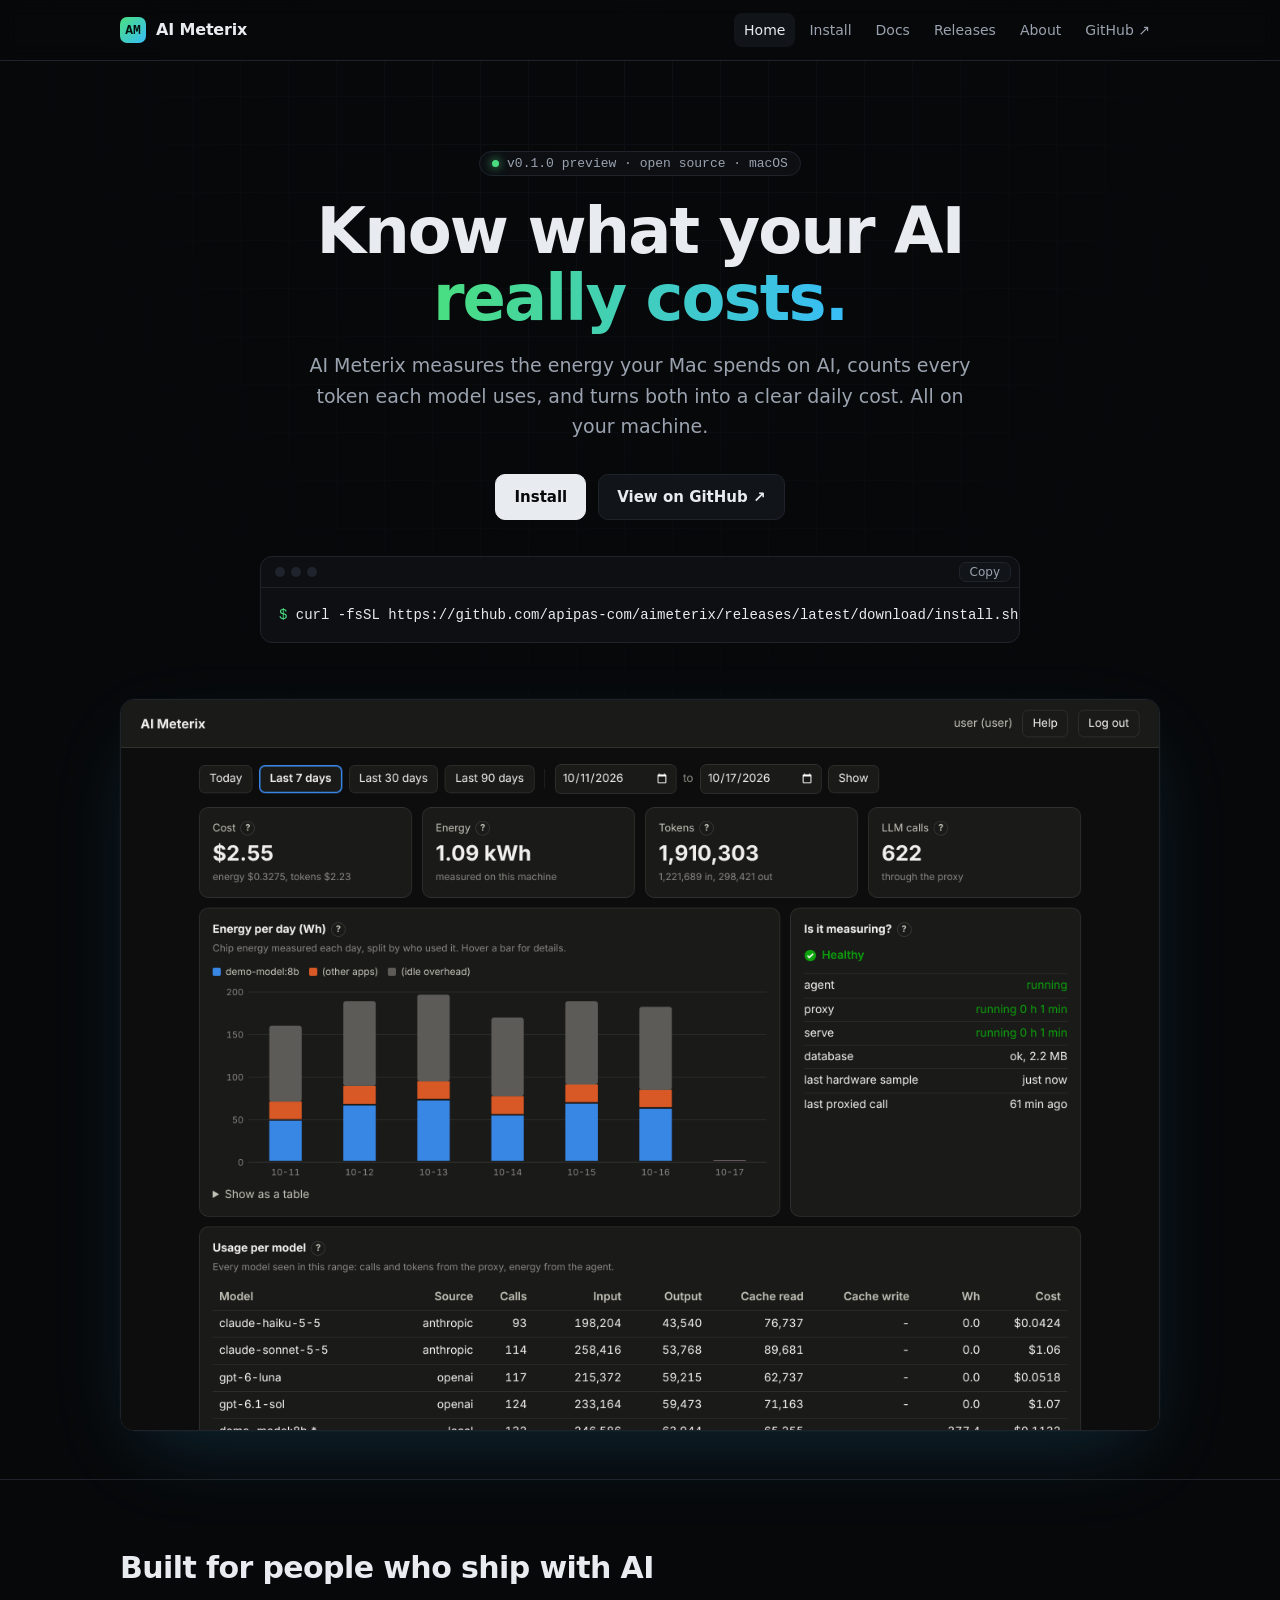
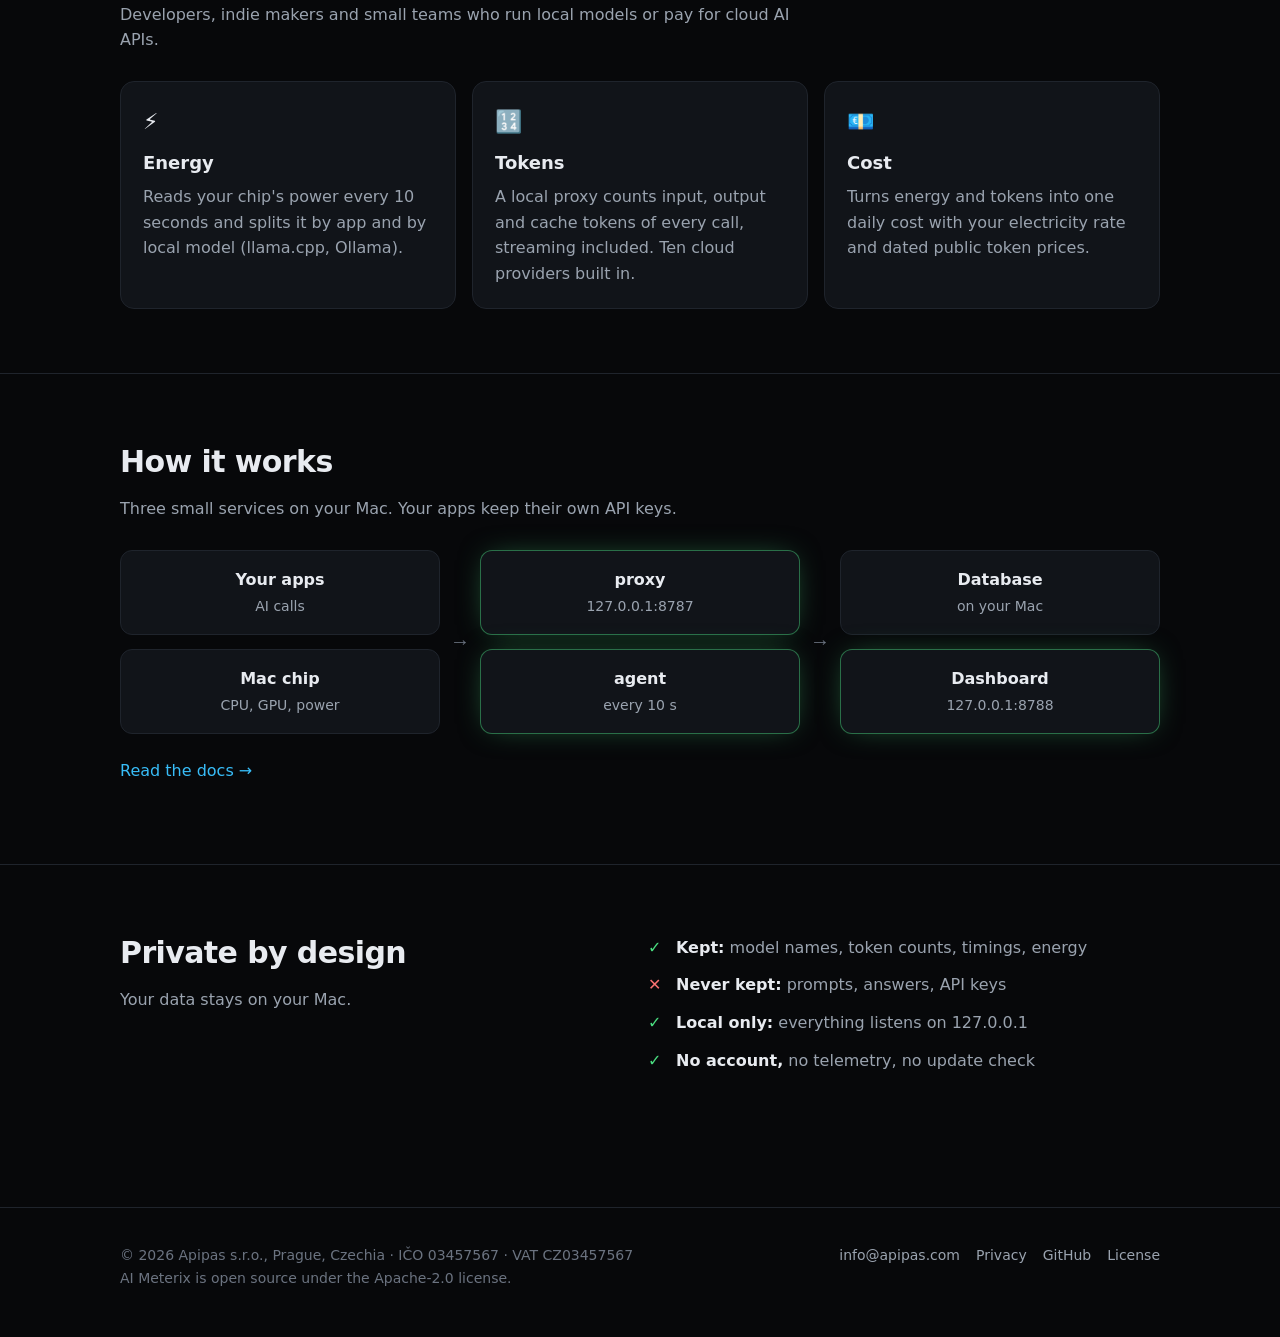
==== site/index.html @ e9bb133a "Website for aimeterix.com: home, install, docs, releases, about, privacy Plain HTML and CSS in site/" ====
<!doctype html>
<html lang="en">
<head>
<meta charset="utf-8">
<meta name="viewport" content="width=device-width, initial-scale=1">
<title>AI Meterix</title>
<meta name="description" content="See what AI really costs on your Mac: energy, tokens and money, in one local dashboard.">
<link rel="stylesheet" href="style.css">
<link rel="icon" href="data:image/svg+xml,%3Csvg xmlns='http://www.w3.org/2000/svg' viewBox='0 0 32 32'%3E%3Crect width='32' height='32' rx='8' fill='%234ade80'/%3E%3Ctext x='16' y='22' font-size='16' font-family='monospace' font-weight='700' text-anchor='middle' fill='%2304110a'%3EAM%3C/text%3E%3C/svg%3E">
</head>
<body>
<header class="top"><div class="wrap">
<a class="logo" href="index.html"><span class="mark">AM</span>AI Meterix</a>
<button class="menu-btn" type="button" aria-label="Menu">Menu</button>
<nav class="menu"><a href="index.html" aria-current="page">Home</a><a href="install.html">Install</a><a href="docs.html">Docs</a><a href="releases.html">Releases</a><a href="about.html">About</a><a href="https://github.com/apipas-com/aimeterix">GitHub ↗</a></nav>
</div></header>
<main>

<section class="hero"><div class="wrap">
<span class="badge"><span class="dot"></span>v0.1.0 preview · open source · macOS</span>
<h1>Know what your AI<br><span class="grad">really costs.</span></h1>
<p class="lead">AI Meterix measures the energy your Mac spends on AI, counts every token each model uses, and turns both into a clear daily cost. All on your machine.</p>
<div class="btns"><a class="btn primary" href="install.html">Install</a><a class="btn" href="https://github.com/apipas-com/aimeterix">View on GitHub ↗</a></div>
<div class="term"><div class="bar"><i></i><i></i><i></i></div><pre><span class="p">$ </span>curl -fsSL https://github.com/apipas-com/aimeterix/releases/latest/download/install.sh | sh</pre></div>
<div class="shot"><img src="images/dashboard.png" alt="The AI Meterix dashboard: cost, energy, tokens and calls for the last 7 days" width="1280" height="900"></div>
</div></section>

<section class="section"><div class="wrap">
<h2>Built for people who ship with AI</h2>
<p class="sub">Developers, indie makers and small teams who run local models or pay for cloud AI APIs.</p>
<div class="grid">
<div class="card"><div class="ico">⚡</div><h3>Energy</h3><p>Reads your chip's power every 10 seconds and splits it by app and by local model (llama.cpp, Ollama).</p></div>
<div class="card"><div class="ico">🔢</div><h3>Tokens</h3><p>A local proxy counts input, output and cache tokens of every call, streaming included. Ten cloud providers built in.</p></div>
<div class="card"><div class="ico">💶</div><h3>Cost</h3><p>Turns energy and tokens into one daily cost with your electricity rate and dated public token prices.</p></div>
</div>
</div></section>

<section class="section"><div class="wrap">
<h2>How it works</h2>
<p class="sub">Three small services on your Mac. Your apps keep their own API keys.</p>
<div class="flow">
<div class="stack"><div class="node"><b>Your apps</b><span>AI calls</span></div><div class="node"><b>Mac chip</b><span>CPU, GPU, power</span></div></div>
<div class="arrow">→</div>
<div class="stack"><div class="node hl"><b>proxy</b><span>127.0.0.1:8787</span></div><div class="node hl"><b>agent</b><span>every 10 s</span></div></div>
<div class="arrow">→</div>
<div class="stack"><div class="node"><b>Database</b><span>on your Mac</span></div><div class="node hl"><b>Dashboard</b><span>127.0.0.1:8788</span></div></div>
</div>
<p style="margin-top:24px"><a href="docs.html">Read the docs →</a></p>
</div></section>

<section class="section"><div class="wrap">
<div class="grid two">
<div><h2>Private by design</h2><p class="sub">Your data stays on your Mac.</p></div>
<ul class="ticks">
<li><b>Kept:</b> model names, token counts, timings, energy</li>
<li class="no"><b>Never kept:</b> prompts, answers, API keys</li>
<li><b>Local only:</b> everything listens on 127.0.0.1</li>
<li><b>No account,</b> no telemetry, no update check</li>
</ul>
</div>
</div></section>

</main>
<footer><div class="wrap">
<div>© 2026 Apipas s.r.o., Prague, Czechia · IČO 03457567 · VAT CZ03457567<br>AI Meterix is open source under the Apache-2.0 license.</div>
<div class="links"><a href="mailto:info@apipas.com">info@apipas.com</a><a href="privacy.html">Privacy</a><a href="https://github.com/apipas-com/aimeterix">GitHub</a><a href="https://github.com/apipas-com/aimeterix/blob/main/LICENSE">License</a></div>
</div></footer>
<script src="site.js"></script>
</body>
</html>
---- site/style.css ----
:root {
  --bg: #07080a;
  --bg-2: #0d0f13;
  --card: #111419;
  --line: #1f242c;
  --text: #e8ebf0;
  --muted: #9aa3af;
  --dim: #6b7380;
  --accent: #4ade80;
  --accent-2: #38bdf8;
  --warn: #fbbf24;
  --mono: ui-monospace, "SF Mono", Menlo, Consolas, monospace;
  --sans: -apple-system, BlinkMacSystemFont, "Inter", "Segoe UI", system-ui, sans-serif;
  color-scheme: dark;
}
* { box-sizing: border-box; }
html { scroll-behavior: smooth; }
body {
  margin: 0; background: var(--bg); color: var(--text);
  font: 16px/1.6 var(--sans); -webkit-font-smoothing: antialiased;
}
body::before { /* faint grid, the "compute" feel */
  content: ""; position: fixed; inset: 0; z-index: -1; pointer-events: none;
  background-image:
    linear-gradient(var(--line) 1px, transparent 1px),
    linear-gradient(90deg, var(--line) 1px, transparent 1px);
  background-size: 48px 48px; opacity: .35;
  mask-image: radial-gradient(ellipse at 50% 0%, #000 0%, transparent 70%);
}
a { color: var(--accent-2); text-decoration: none; }
a:hover { text-decoration: underline; }
.wrap { max-width: 1080px; margin: 0 auto; padding: 0 20px; }

/* header */
header.top {
  position: sticky; top: 0; z-index: 10; backdrop-filter: blur(10px);
  background: rgba(7, 8, 10, .75); border-bottom: 1px solid var(--line);
}
header.top .wrap { display: flex; align-items: center; gap: 24px; height: 60px; }
.logo { display: flex; align-items: center; gap: 10px; color: var(--text); font-weight: 700; letter-spacing: -.01em; }
.logo:hover { text-decoration: none; }
.logo .mark {
  width: 26px; height: 26px; border-radius: 7px; display: grid; place-items: center;
  background: linear-gradient(135deg, var(--accent), var(--accent-2)); color: #04110a; font: 700 13px var(--mono);
}
nav.menu { display: flex; gap: 4px; margin-left: auto; flex-wrap: wrap; }
nav.menu a { color: var(--muted); padding: 6px 10px; border-radius: 8px; font-size: 14px; }
nav.menu a:hover, nav.menu a[aria-current="page"] { color: var(--text); background: var(--card); text-decoration: none; }
.menu-btn { display: none; margin-left: auto; background: none; border: 1px solid var(--line); color: var(--text); border-radius: 8px; padding: 6px 10px; font: inherit; }

/* hero */
.hero { padding: 88px 0 48px; text-align: center; }
.badge {
  display: inline-flex; gap: 8px; align-items: center; padding: 4px 12px; border-radius: 999px;
  border: 1px solid var(--line); background: var(--bg-2); color: var(--muted); font: 13px var(--mono);
}
.badge .dot { width: 7px; height: 7px; border-radius: 50%; background: var(--accent); box-shadow: 0 0 10px var(--accent); }
h1 { font-size: clamp(36px, 6vw, 64px); line-height: 1.05; letter-spacing: -.03em; margin: 22px 0 18px; }
h1 .grad { background: linear-gradient(90deg, var(--accent), var(--accent-2)); -webkit-background-clip: text; background-clip: text; color: transparent; }
.lead { color: var(--muted); font-size: 19px; max-width: 680px; margin: 0 auto 32px; }
h2 { font-size: 30px; letter-spacing: -.02em; margin: 0 0 10px; }
h3 { font-size: 18px; margin: 0 0 6px; }
.section { padding: 64px 0; border-top: 1px solid var(--line); }
.section .sub { color: var(--muted); margin: 0 0 28px; max-width: 680px; }
.page-head { padding: 64px 0 24px; }
.page-head p { color: var(--muted); font-size: 18px; margin: 0; max-width: 680px; }

/* buttons */
.btns { display: flex; gap: 12px; justify-content: center; flex-wrap: wrap; }
.btn {
  display: inline-flex; align-items: center; gap: 8px; padding: 10px 18px; border-radius: 10px;
  border: 1px solid var(--line); background: var(--card); color: var(--text); font-weight: 600; font-size: 15px;
}
.btn:hover { border-color: var(--dim); text-decoration: none; }
.btn.primary { background: var(--text); color: var(--bg); border-color: var(--text); }

/* terminal / code */
.term {
  position: relative; text-align: left; background: var(--bg-2); border: 1px solid var(--line);
  border-radius: 12px; margin: 14px 0; overflow: hidden;
}
.term .bar { display: flex; gap: 6px; padding: 10px 14px; border-bottom: 1px solid var(--line); }
.term .bar i { width: 10px; height: 10px; border-radius: 50%; background: var(--line); }
.term pre { margin: 0; padding: 16px 18px; overflow-x: auto; font: 14px/1.6 var(--mono); color: var(--text); }
.term pre .p { color: var(--accent); user-select: none; }
.term pre .c { color: var(--dim); }
.copy {
  position: absolute; right: 8px; top: 5px; padding: 2px 10px; border-radius: 7px;
  border: 1px solid var(--line); background: var(--card); color: var(--muted); font: 12px var(--sans); cursor: pointer;
}
.copy:hover { color: var(--text); border-color: var(--dim); }
.copy.done { color: var(--accent); border-color: var(--accent); }
code { font: .9em var(--mono); background: var(--card); border: 1px solid var(--line); padding: 1px 6px; border-radius: 6px; }
.hero .term { max-width: 760px; margin: 36px auto 0; }

/* shot */
.shot { margin: 56px auto 0; border-radius: 14px; border: 1px solid var(--line); overflow: hidden;
  box-shadow: 0 30px 80px -20px rgba(56, 189, 248, .18), 0 0 0 1px rgba(255,255,255,.02); }
.shot img { display: block; width: 100%; height: auto; }

/* grids and cards */
.grid { display: grid; gap: 16px; grid-template-columns: repeat(3, 1fr); }
.grid.two { grid-template-columns: repeat(2, 1fr); }
.card { background: var(--card); border: 1px solid var(--line); border-radius: 14px; padding: 22px; }
.card p { color: var(--muted); margin: 0; }
.card .ico { font-size: 22px; margin-bottom: 10px; }
ul.ticks { list-style: none; padding: 0; margin: 0; }
ul.ticks li { padding: 6px 0 6px 28px; position: relative; color: var(--muted); }
ul.ticks li::before { content: "✓"; position: absolute; left: 0; color: var(--accent); font-weight: 700; }
ul.ticks li.no::before { content: "✕"; color: #f87171; }
ul.ticks.soon li::before { content: "○"; color: var(--dim); }
ul.ticks b { color: var(--text); font-weight: 600; }

/* flow diagram */
.flow { display: grid; grid-template-columns: 1fr auto 1fr auto 1fr; gap: 14px; align-items: center; }
.flow .node { background: var(--card); border: 1px solid var(--line); border-radius: 12px; padding: 16px; text-align: center; }
.flow .node b { display: block; }
.flow .node span { color: var(--muted); font-size: 14px; }
.flow .node.hl { border-color: rgba(74, 222, 128, .45); box-shadow: 0 0 30px -10px rgba(74, 222, 128, .5); }
.flow .arrow { color: var(--dim); font: 20px var(--mono); }
.flow .stack { display: grid; gap: 14px; }

/* tables */
table { width: 100%; border-collapse: collapse; font-size: 15px; }
th, td { text-align: left; padding: 10px 12px; border-bottom: 1px solid var(--line); vertical-align: top; }
th { color: var(--muted); font-weight: 600; font-size: 13px; text-transform: uppercase; letter-spacing: .05em; }
.scroll { overflow-x: auto; }

/* releases */
.release { border-left: 2px solid var(--line); padding: 0 0 32px 24px; position: relative; }
.release::before { content: ""; position: absolute; left: -7px; top: 6px; width: 12px; height: 12px; border-radius: 50%; background: var(--accent); box-shadow: 0 0 12px var(--accent); }
.release.soon::before { background: var(--dim); box-shadow: none; }
.release .meta { color: var(--dim); font: 13px var(--mono); margin-bottom: 8px; }
.tag { display: inline-block; padding: 1px 8px; border-radius: 999px; font: 12px var(--mono); border: 1px solid var(--line); color: var(--muted); margin-left: 8px; }
.tag.pre { color: var(--warn); border-color: rgba(251, 191, 36, .4); }

/* footer */
footer { border-top: 1px solid var(--line); margin-top: 64px; padding: 36px 0 48px; color: var(--dim); font-size: 14px; }
footer .wrap { display: flex; justify-content: space-between; gap: 24px; flex-wrap: wrap; }
footer a { color: var(--muted); }
footer .links { display: flex; gap: 16px; flex-wrap: wrap; }

@media (max-width: 820px) {
  .grid, .grid.two { grid-template-columns: 1fr; }
  .flow { grid-template-columns: 1fr; }
  .flow .arrow { transform: rotate(90deg); justify-self: center; }
  .menu-btn { display: block; }
  nav.menu { display: none; position: absolute; top: 60px; left: 0; right: 0; flex-direction: column;
    background: var(--bg); border-bottom: 1px solid var(--line); padding: 8px 16px 16px; }
  nav.menu.open { display: flex; }
  .hero { padding-top: 56px; }
}
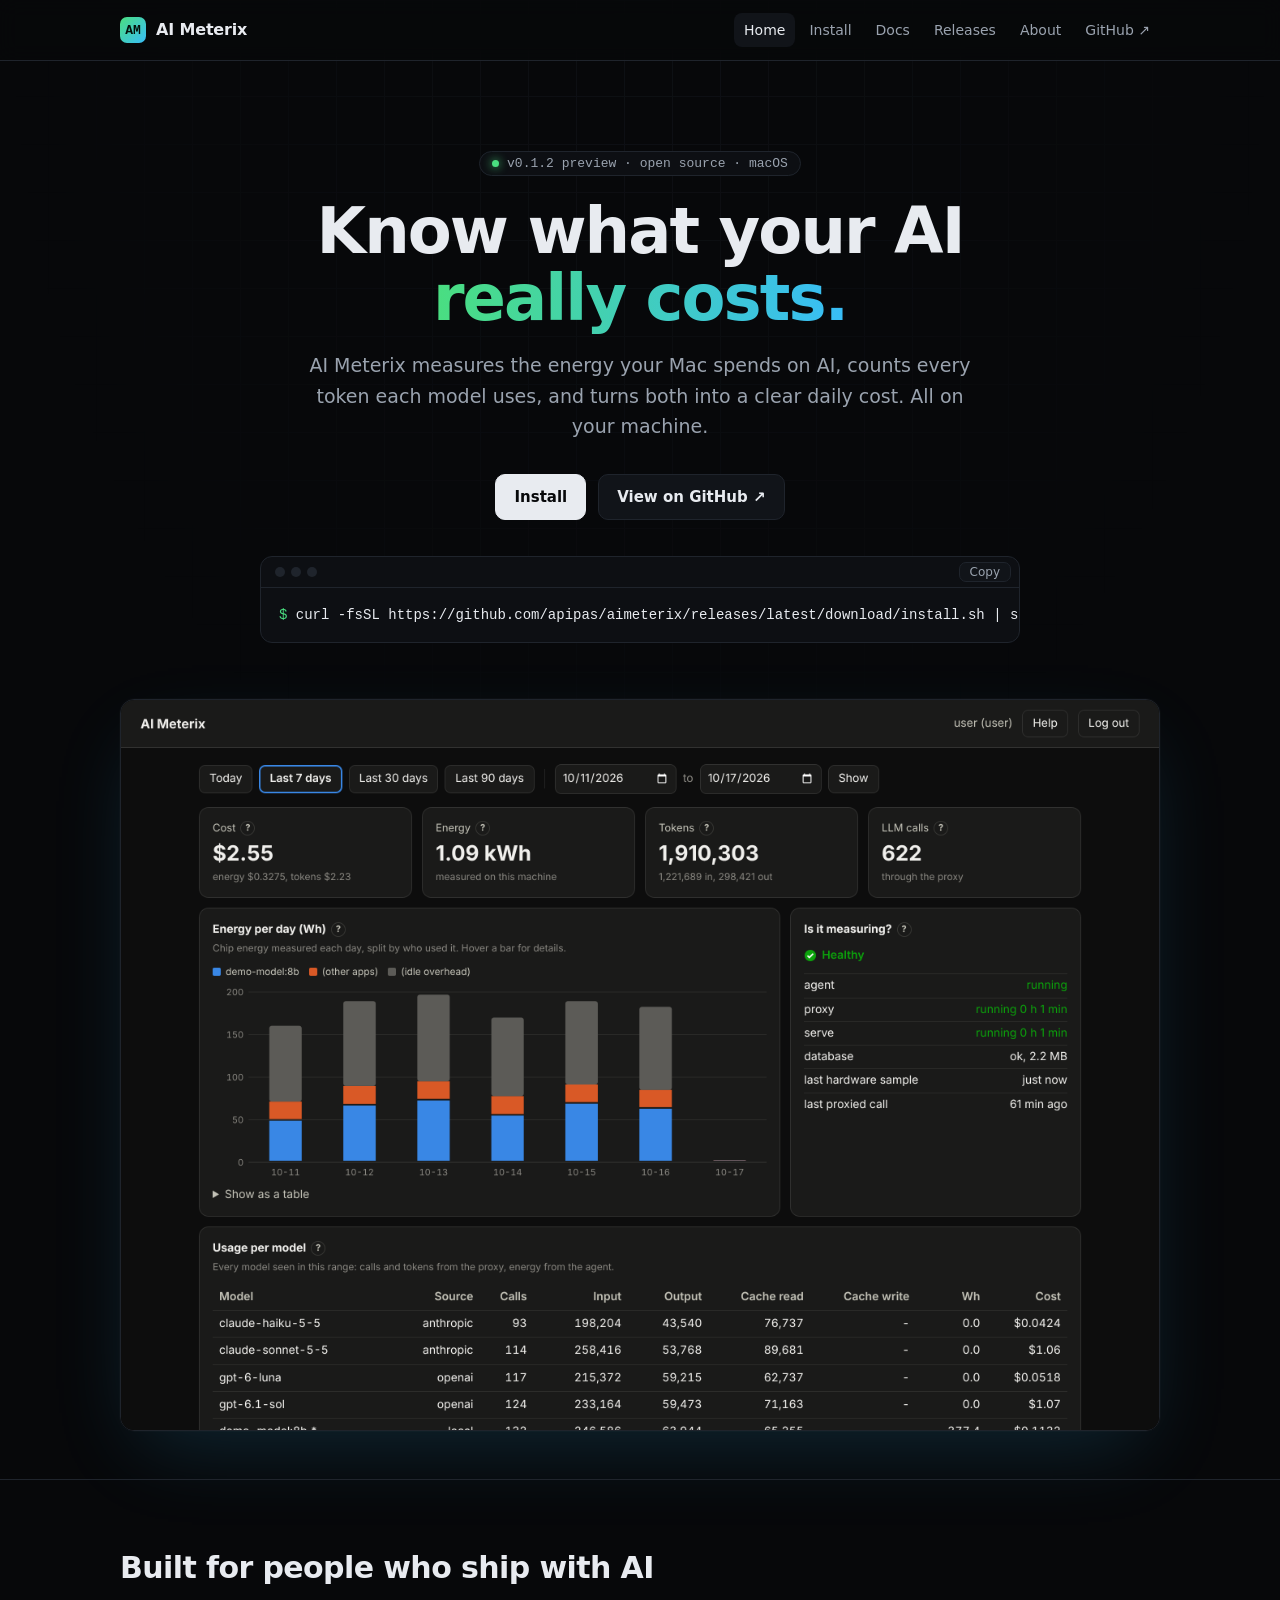
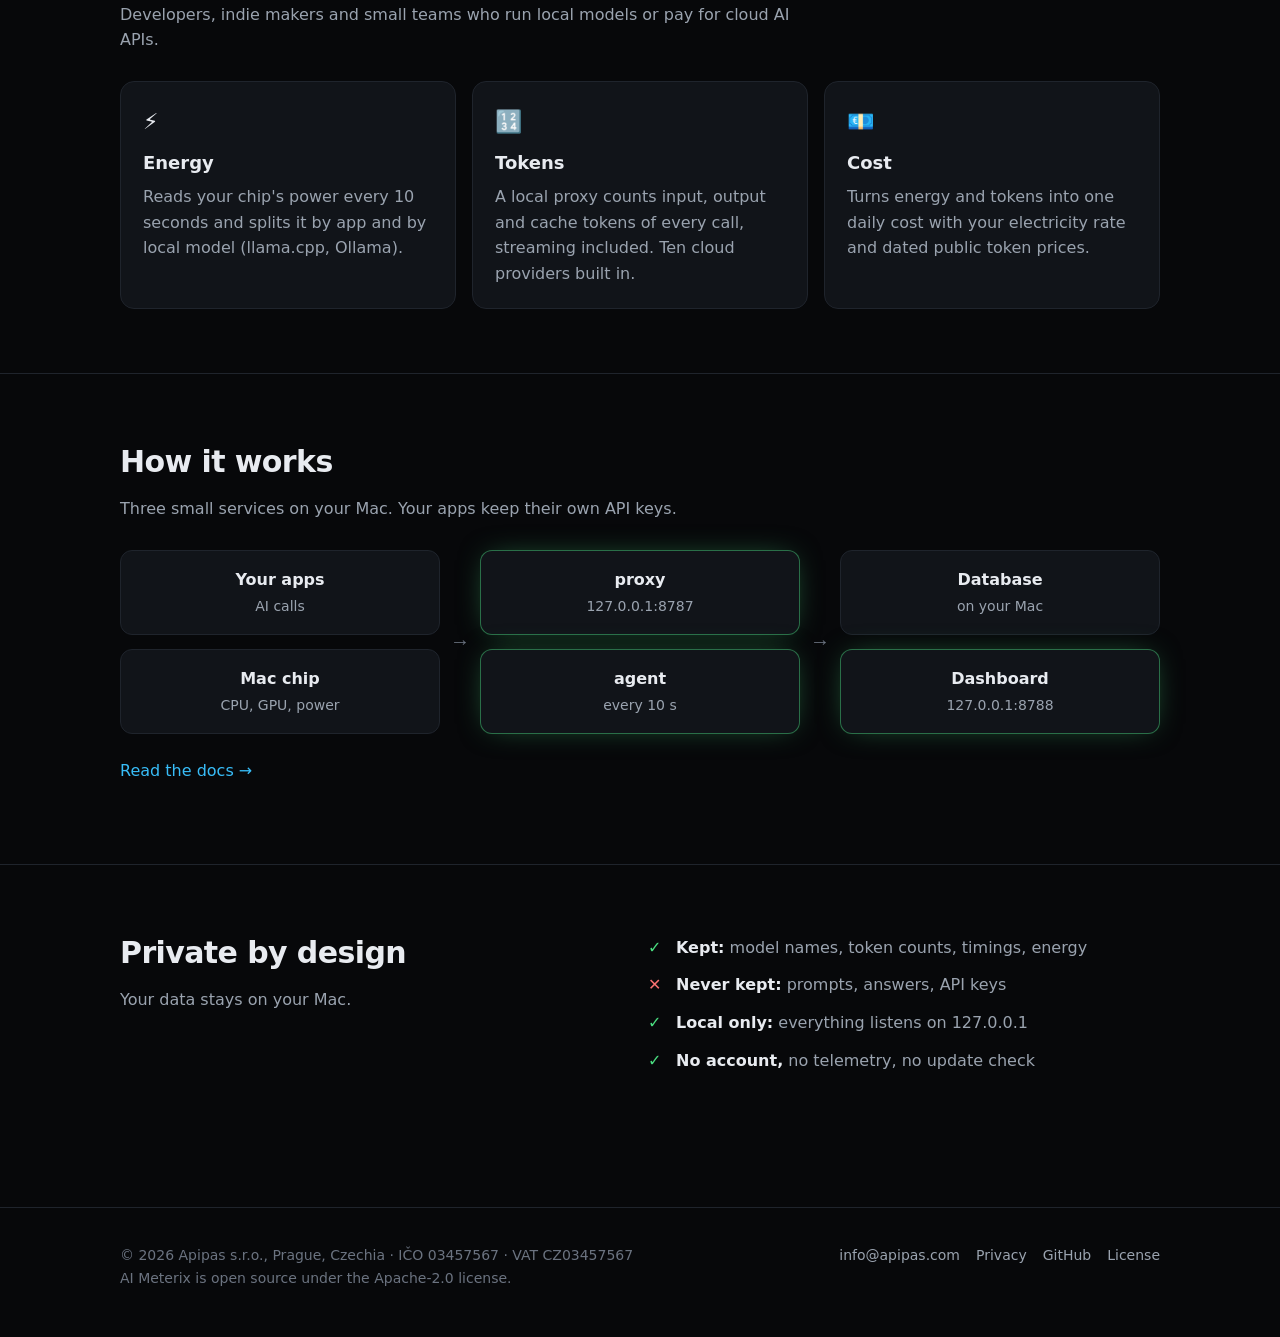
==== commit 8a417fe2: "Release 0.1.2 (preview): new home at github.com/apipas/aimeterix The one-line install, packages, pro" ====
--- a/site/index.html
+++ b/site/index.html
@@ -12,16 +12,16 @@
 <header class="top"><div class="wrap">
 <a class="logo" href="index.html"><span class="mark">AM</span>AI Meterix</a>
 <button class="menu-btn" type="button" aria-label="Menu">Menu</button>
-<nav class="menu"><a href="index.html" aria-current="page">Home</a><a href="install.html">Install</a><a href="docs.html">Docs</a><a href="releases.html">Releases</a><a href="about.html">About</a><a href="https://github.com/apipas-com/aimeterix">GitHub ↗</a></nav>
+<nav class="menu"><a href="index.html" aria-current="page">Home</a><a href="install.html">Install</a><a href="docs.html">Docs</a><a href="releases.html">Releases</a><a href="about.html">About</a><a href="https://github.com/apipas/aimeterix">GitHub ↗</a></nav>
 </div></header>
 <main>
 
 <section class="hero"><div class="wrap">
-<span class="badge"><span class="dot"></span>v0.1.0 preview · open source · macOS</span>
+<span class="badge"><span class="dot"></span>v0.1.2 preview · open source · macOS</span>
 <h1>Know what your AI<br><span class="grad">really costs.</span></h1>
 <p class="lead">AI Meterix measures the energy your Mac spends on AI, counts every token each model uses, and turns both into a clear daily cost. All on your machine.</p>
-<div class="btns"><a class="btn primary" href="install.html">Install</a><a class="btn" href="https://github.com/apipas-com/aimeterix">View on GitHub ↗</a></div>
-<div class="term"><div class="bar"><i></i><i></i><i></i></div><pre><span class="p">$ </span>curl -fsSL https://github.com/apipas-com/aimeterix/releases/latest/download/install.sh | sh</pre></div>
+<div class="btns"><a class="btn primary" href="install.html">Install</a><a class="btn" href="https://github.com/apipas/aimeterix">View on GitHub ↗</a></div>
+<div class="term"><div class="bar"><i></i><i></i><i></i></div><pre><span class="p">$ </span>curl -fsSL https://github.com/apipas/aimeterix/releases/latest/download/install.sh | sh</pre></div>
 <div class="shot"><img src="images/dashboard.png" alt="The AI Meterix dashboard: cost, energy, tokens and calls for the last 7 days" width="1280" height="900"></div>
 </div></section>
 
@@ -63,7 +63,7 @@
 </main>
 <footer><div class="wrap">
 <div>© 2026 Apipas s.r.o., Prague, Czechia · IČO 03457567 · VAT CZ03457567<br>AI Meterix is open source under the Apache-2.0 license.</div>
-<div class="links"><a href="mailto:info@apipas.com">info@apipas.com</a><a href="privacy.html">Privacy</a><a href="https://github.com/apipas-com/aimeterix">GitHub</a><a href="https://github.com/apipas-com/aimeterix/blob/main/LICENSE">License</a></div>
+<div class="links"><a href="mailto:info@apipas.com">info@apipas.com</a><a href="privacy.html">Privacy</a><a href="https://github.com/apipas/aimeterix">GitHub</a><a href="https://github.com/apipas/aimeterix/blob/main/LICENSE">License</a></div>
 </div></footer>
 <script src="site.js"></script>
 </body>
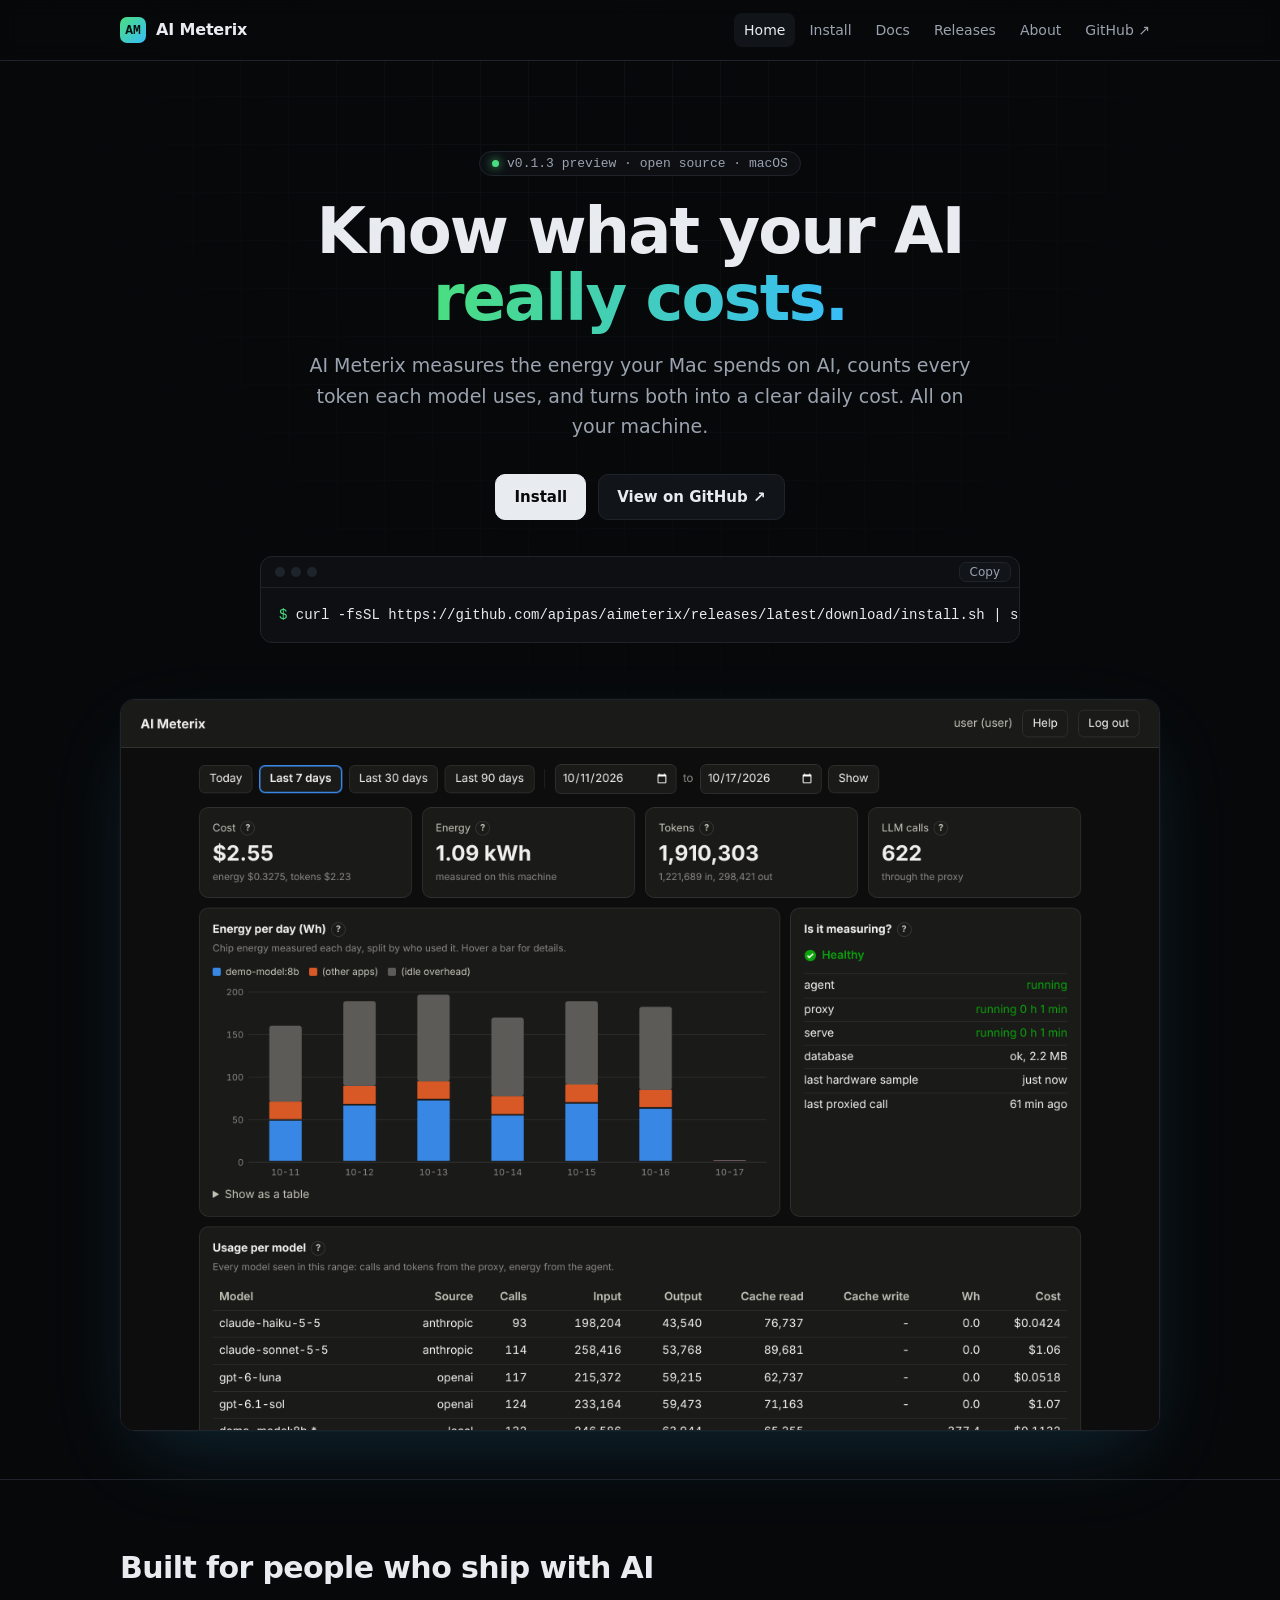
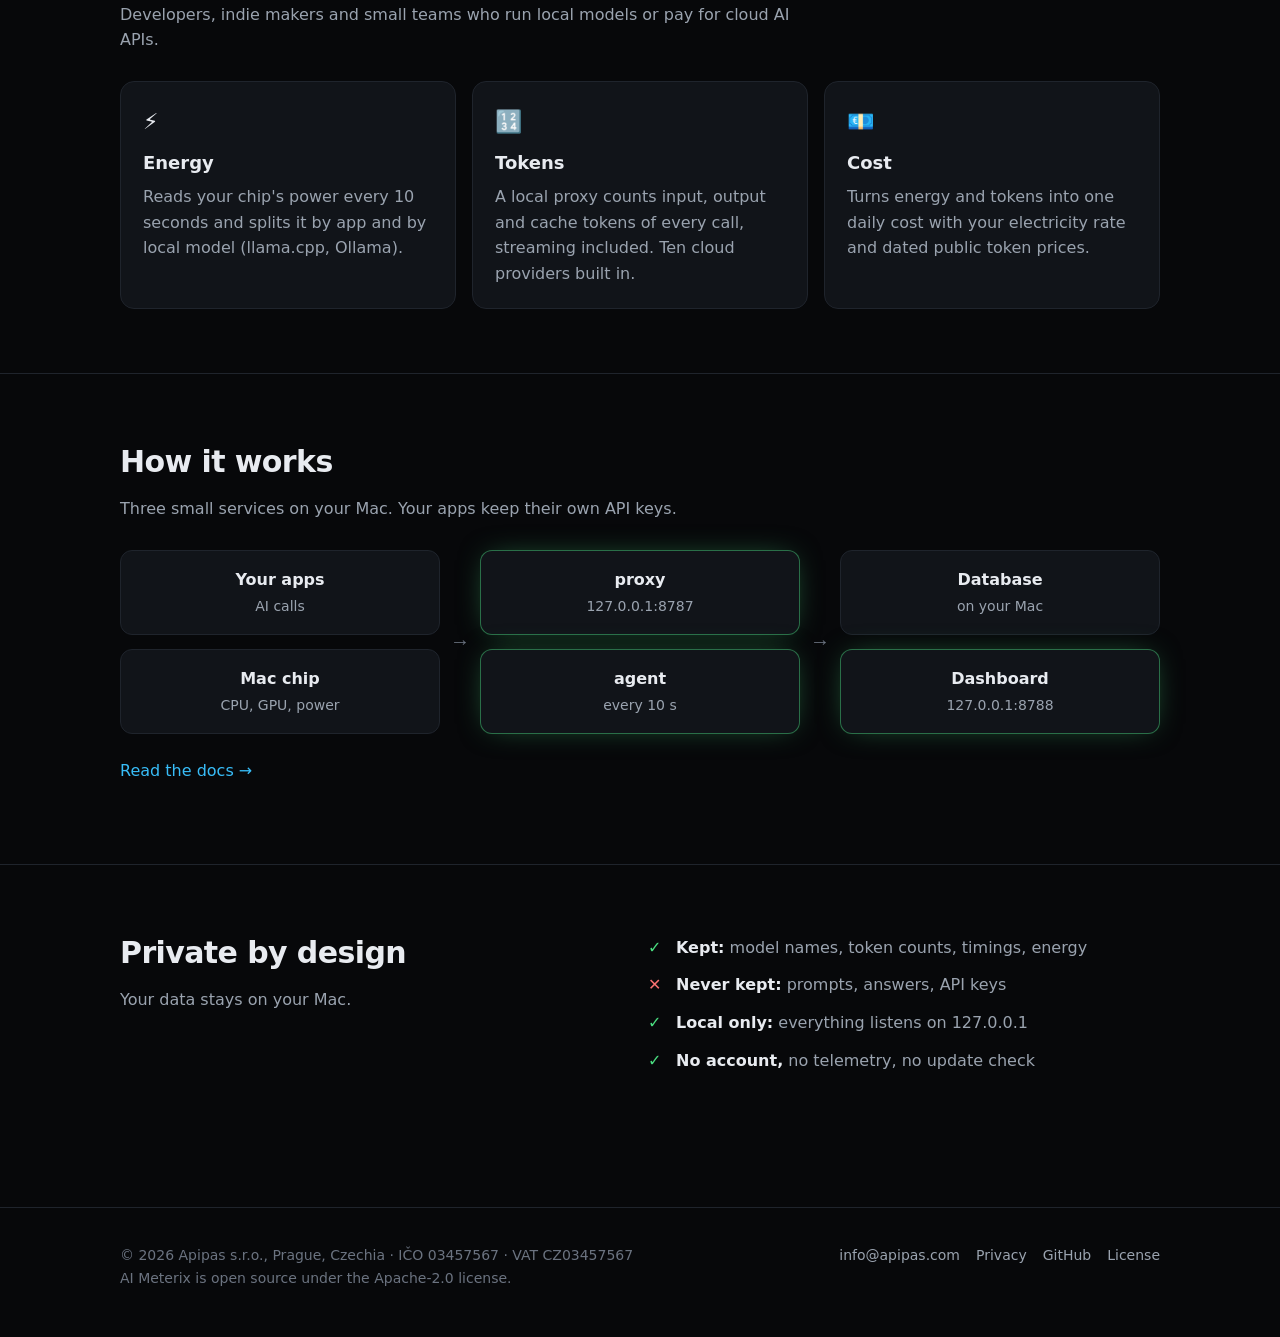
==== commit 86dccd00: "Release 0.1.3 (preview): softer code highlight in the dashboard Help Commands and options in the Hel" ====
--- a/site/index.html
+++ b/site/index.html
@@ -17,7 +17,7 @@
 <main>
 
 <section class="hero"><div class="wrap">
-<span class="badge"><span class="dot"></span>v0.1.2 preview · open source · macOS</span>
+<span class="badge"><span class="dot"></span>v0.1.3 preview · open source · macOS</span>
 <h1>Know what your AI<br><span class="grad">really costs.</span></h1>
 <p class="lead">AI Meterix measures the energy your Mac spends on AI, counts every token each model uses, and turns both into a clear daily cost. All on your machine.</p>
 <div class="btns"><a class="btn primary" href="install.html">Install</a><a class="btn" href="https://github.com/apipas/aimeterix">View on GitHub ↗</a></div>
